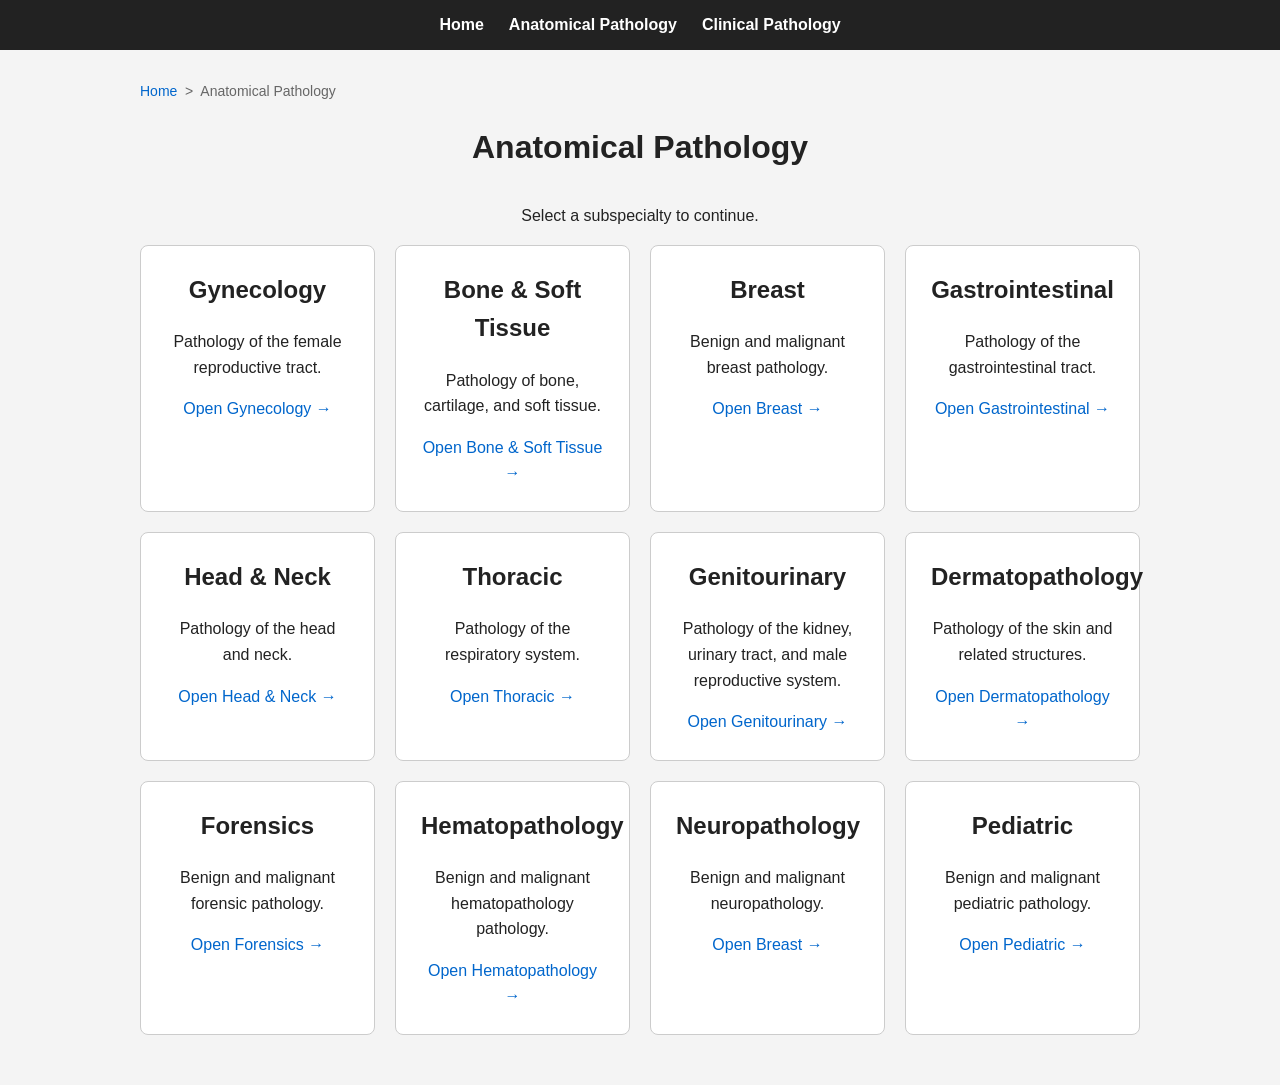
==== subjects/anatomic-pathology/index.html @ d3cbd414 "Add files via upload" ====
<!DOCTYPE html>
<html lang="en">

<head>

    <meta charset="UTF-8">

    <meta
        name="viewport"
        content="width=device-width, initial-scale=1.0"
    >

    <title>Anatomical Pathology - Rudimentary Pathology</title>

    <!--
        We are two folders deep from the main
        Rudimentary Pathology folder, so we use ../../
        to reach styles.css.
    -->

    <link rel="stylesheet" href="../../styles.css">

</head>


<body>


    <!-- =========================================
         NAVIGATION
         ========================================= -->

    <nav>

        <a href="../../index.html">
            Home
        </a>

        <a href="index.html">
            Anatomical Pathology
        </a>

        <a href="../general-pathology/index.html">
            Clinical Pathology
        </a>

    </nav>



    <!-- =========================================
         MAIN CONTENT
         ========================================= -->

    <div class="container">


        <!-- Breadcrumbs -->

        <div class="breadcrumbs">

            <a href="../../index.html">
                Home
            </a>

            &nbsp;>&nbsp;

            Anatomical Pathology

        </div>



        <h1>
            Anatomical Pathology
        </h1>


        <p style="text-align: center;">

            Select a subspecialty to continue.

        </p>



        <!-- =====================================
             SUBSPECIALTY GRID
             ===================================== -->

        <div class="subject-grid">



            <!-- ==============================
                 GYNECOLOGY
                 ============================== -->

            <div class="subject-card">

                <h2>
                    Gynecology
                </h2>

                <p>

                    Pathology of the female
                    reproductive tract.

                </p>

                <a href="gynecology.html">

                    Open Gynecology →

                </a>

            </div>



            <!-- ==============================
                 BONE & SOFT TISSUE
                 ============================== -->

            <div class="subject-card">

                <h2>
                    Bone & Soft Tissue
                </h2>

                <p>

                    Pathology of bone,
                    cartilage, and soft tissue.

                </p>

                <a href="bst.html">

                    Open Bone & Soft Tissue →

                </a>

            </div>



            <!-- ==============================
                 BREAST
                 ============================== -->

            <div class="subject-card">

                <h2>
                    Breast
                </h2>

                <p>

                    Benign and malignant
                    breast pathology.

                </p>

                <a href="breast.html">

                    Open Breast →

                </a>

            </div>



            <!-- ==============================
                 GASTROINTESTINAL
                 ============================== -->

            <div class="subject-card">

                <h2>
                    Gastrointestinal
                </h2>

                <p>

                    Pathology of the
                    gastrointestinal tract.

                </p>

                <a href="gastrointestinal.html">

                    Open Gastrointestinal →

                </a>

            </div>



            <!-- ==============================
                 HEAD & NECK
                 ============================== -->

            <div class="subject-card">

                <h2>
                    Head & Neck
                </h2>

                <p>

                    Pathology of the
                    head and neck.

                </p>

                <a href="head-neck.html">

                    Open Head & Neck →

                </a>

            </div>



            <!-- ==============================
                 THORACIC
                 ============================== -->

            <div class="subject-card">

                <h2>
                    Thoracic
                </h2>

                <p>

                    Pathology of the
                    respiratory system.

                </p>

                <a href="thoracic.html">

                    Open Thoracic →

                </a>

            </div>



            <!-- ==============================
                 GENITOURINARY
                 ============================== -->

            <div class="subject-card">

                <h2>
                    Genitourinary
                </h2>

                <p>

                    Pathology of the kidney,
                    urinary tract, and male
                    reproductive system.

                </p>

                <a href="genitourinary.html">

                    Open Genitourinary →

                </a>

            </div>



            <!-- ==============================
                 SKIN
                 ============================== -->

            <div class="subject-card">

                <h2>
                    Dermatopathology
                </h2>

                <p>

                    Pathology of the
                    skin and related structures.

                </p>

                <a href="dermatopathology.html">

                    Open Dermatopathology →

                </a>

            </div>


                <!-- ==============================
                 FORENSIC PATHOLOGY
                 ============================== -->

            <div class="subject-card">

                <h2>
                    Forensics
                </h2>

                <p>

                    Benign and malignant
                    forensic pathology.

                </p>

                <a href="forensics.html">

                    Open Forensics →

                </a>

            </div>


                <!-- ==============================
                 HEMATOPATHOLOGY
                 ============================== -->

            <div class="subject-card">

                <h2>
                    Hematopathology
                </h2>

                <p>

                    Benign and malignant
                    hematopathology pathology.

                </p>

                <a href="hematopathology.html">

                    Open Hematopathology →

                </a>

            </div>

                <!-- ==============================
                 NEUROPATHOLOGY
                 ============================== -->

            <div class="subject-card">

                <h2>
                    Neuropathology
                </h2>

                <p>

                    Benign and malignant
                    neuropathology.

                </p>

                <a href="neuropathology.html">

                    Open Breast →

                </a>

            </div>

                <!-- ==============================
                 PEDIATRIC PATHOLOGY
                 ============================== -->

            <div class="subject-card">

                <h2>
                    Pediatric
                </h2>

                <p>

                    Benign and malignant
                    pediatric pathology.

                </p>

                <a href="pediatric.html">

                    Open Pediatric →

                </a>

            </div>



        </div>


    </div>

    <!-- =========================================
         SHARED JAVASCRIPT
         ========================================= -->

    <script src="../../script.js"></script>


</body>

</html>
---- styles.css ----
/* =========================================================
   RUDIMENTARY PATHOLOGY
   Shared Website Styles
   ========================================================= */


/* =========================================================
   BASIC PAGE SETUP
   ========================================================= */

* {
    box-sizing: border-box;
}

body {
    margin: 0;
    padding: 0;

    font-family:
        Arial,
        Helvetica,
        sans-serif;

    background: #f4f4f4;
    color: #222;

    line-height: 1.6;
}


/* =========================================================
   MAIN CONTENT
   ========================================================= */

.container {
    width: 90%;
    max-width: 1000px;

    margin: 0 auto;

    padding: 30px 0 50px 0;
}


/* =========================================================
   HEADINGS
   ========================================================= */

h1 {
    text-align: center;

    margin: 0 0 30px 0;

    font-size: 32px;
}

h2 {
    margin-top: 30px;
    margin-bottom: 20px;
}

h3 {
    margin-top: 25px;
    margin-bottom: 10px;
}


/* =========================================================
   LINKS
   ========================================================= */

a {
    color: #0066cc;
    text-decoration: none;
}

a:hover {
    text-decoration: underline;
}


/* =========================================================
   NAVIGATION BAR
   ========================================================= */

nav {
    background: #222;

    padding: 12px 20px;

    display: flex;

    justify-content: center;

    gap: 25px;

    flex-wrap: wrap;
}

nav a {
    color: white;
    font-weight: bold;
}

nav a:hover {
    color: #ddd;
    text-decoration: none;
}


/* =========================================================
   BREADCRUMBS
   ========================================================= */

.breadcrumbs {
    margin-bottom: 20px;

    font-size: 14px;

    color: #666;
}


/* =========================================================
   GENERIC COLLAPSIBLE SECTION
   ========================================================= */

.collapsible {
    background: white;

    border: 1px solid #ccc;

    border-radius: 8px;

    margin-bottom: 12px;

    overflow: hidden;
}


/* Clickable header */

.collapsible-header {
    padding: 16px 20px;

    cursor: pointer;

    display: flex;

    justify-content: space-between;

    align-items: center;

    font-weight: bold;

    user-select: none;
}


/* Hover effect */

.collapsible-header:hover {
    background: #f0f0f0;
}


/* Arrow */

.collapsible-arrow {
    transition:
        transform 0.2s ease;
}


/* Rotate arrow when section is open */

.collapsible.open >
.collapsible-header >
.collapsible-arrow {

    transform:
        rotate(180deg);
}


/* Content */

.collapsible-content {
    display: none;

    padding: 5px 20px 20px 20px;

    border-top: 1px solid #ddd;
}


/* Show content */

.collapsible.open >
.collapsible-content {

    display: block;
}


/* =========================================================
   CATEGORY LEVEL
   Example:
   Histology
   Common Pathologies
   Rare Pathologies
   ========================================================= */

.category {

    border-left:
        5px solid #0066cc;

}


.category >
.collapsible-header {

    font-size: 21px;

    padding: 18px 20px;

}


/* =========================================================
   PATHOLOGY LEVEL
   Example:
   Cervicitis
   CIN
   Endometriosis
   ========================================================= */

.pathology {

    margin-top: 10px;

    border-left:
        4px solid #777;

}


.pathology >
.collapsible-header {

    font-size: 18px;

    padding: 14px 18px;

}


/* =========================================================
   INFORMATION LEVEL
   Example:
   Definition
   Clinical Features
   Histology
   ========================================================= */

.info-section {

    margin: 10px 0;

    border:
        1px solid #ddd;

    border-radius: 6px;

}


.info-section >
.collapsible-header {

    font-size: 16px;

    padding: 11px 15px;

}


.info-section >
.collapsible-content {

    padding:
        5px 15px 15px 15px;

}


/* =========================================================
   INFORMATION BOX
   ========================================================= */

.info-box {

    background: #f8f8f8;

    padding: 15px;

    border-left:
        4px solid #0066cc;

    margin: 15px 0;

}


/* =========================================================
   EMBEDDED SLIDESHOW
   ========================================================= */

.slideshow-container {

    margin-top: 25px;

    background: #111;

    border-radius: 8px;

    overflow: hidden;

    color: white;
}


/* Slideshow title */

.slideshow-title {

    text-align: center;

    font-size: 20px;

    padding: 15px;

    font-weight: bold;
}


/* Image area */

.slideshow {

    position: relative;

    display: flex;

    justify-content: center;

    align-items: center;

    min-height: 400px;

    padding: 20px;
}


/* Main image */

.slideshow img {

    display: block;

    max-width: 80%;

    max-height: 500px;

    width: auto;

    height: auto;

    object-fit: contain;
}


/* =========================================================
   SLIDESHOW BUTTONS
   ========================================================= */

.slide-button {

    position: absolute;

    top: 50%;

    transform:
        translateY(-50%);

    background:
        rgba(255,255,255,0.2);

    color: white;

    border: none;

    font-size: 32px;

    padding: 12px 20px;

    cursor: pointer;

    border-radius: 5px;

    z-index: 10;
}


.slide-button:hover {

    background:
        rgba(255,255,255,0.4);
}


.previous {

    left: 20px;
}


.next {

    right: 20px;
}


/* =========================================================
   IMAGE CAPTION
   ========================================================= */

.caption {

    text-align: center;

    font-size: 17px;

    padding:
        10px 30px;

    min-height: 50px;
}


/* =========================================================
   IMAGE COUNTER
   ========================================================= */

.counter {

    text-align: center;

    color: #aaa;

    padding:
        10px 10px 15px 10px;

    font-size: 14px;
}


/* =========================================================
   SUBJECT CARDS
   ========================================================= */

.subject-grid {

    display: grid;

    grid-template-columns:
        repeat(
            auto-fit,
            minmax(220px, 1fr)
        );

    gap: 20px;
}


.subject-card {

    background: white;

    border: 1px solid #ccc;

    border-radius: 8px;

    padding: 25px;

    text-align: center;

    transition:
        transform 0.15s ease,
        box-shadow 0.15s ease;
}


.subject-card:hover {

    transform:
        translateY(-3px);

    box-shadow:
        0 4px 12px
        rgba(0,0,0,0.12);
}


.subject-card h2 {

    margin-top: 0;
}


/* =========================================================
   MOBILE
   ========================================================= */

@media (max-width: 700px) {

    body {
        padding: 0;
    }


    .container {

        width: 94%;

        padding-top: 20px;
    }


    h1 {

        font-size: 26px;
    }


    .collapsible-header {

        padding: 14px 15px;
    }


    .category >
    .collapsible-header {

        font-size: 18px;
    }


    .pathology >
    .collapsible-header {

        font-size: 17px;
    }


    .collapsible-content {

        padding:
            5px 15px 15px 15px;
    }


    .slideshow {

        min-height: 280px;

        padding: 10px;
    }


    .slideshow img {

        max-width: 85%;

        max-height: 350px;
    }


    .slide-button {

        font-size: 24px;

        padding: 8px 12px;
    }


    .previous {

        left: 5px;
    }


    .next {

        right: 5px;
    }


    .caption {

        font-size: 15px;

        padding:
            10px 15px;
    }


    nav {

        gap: 12px;

        padding: 10px;
    }

}
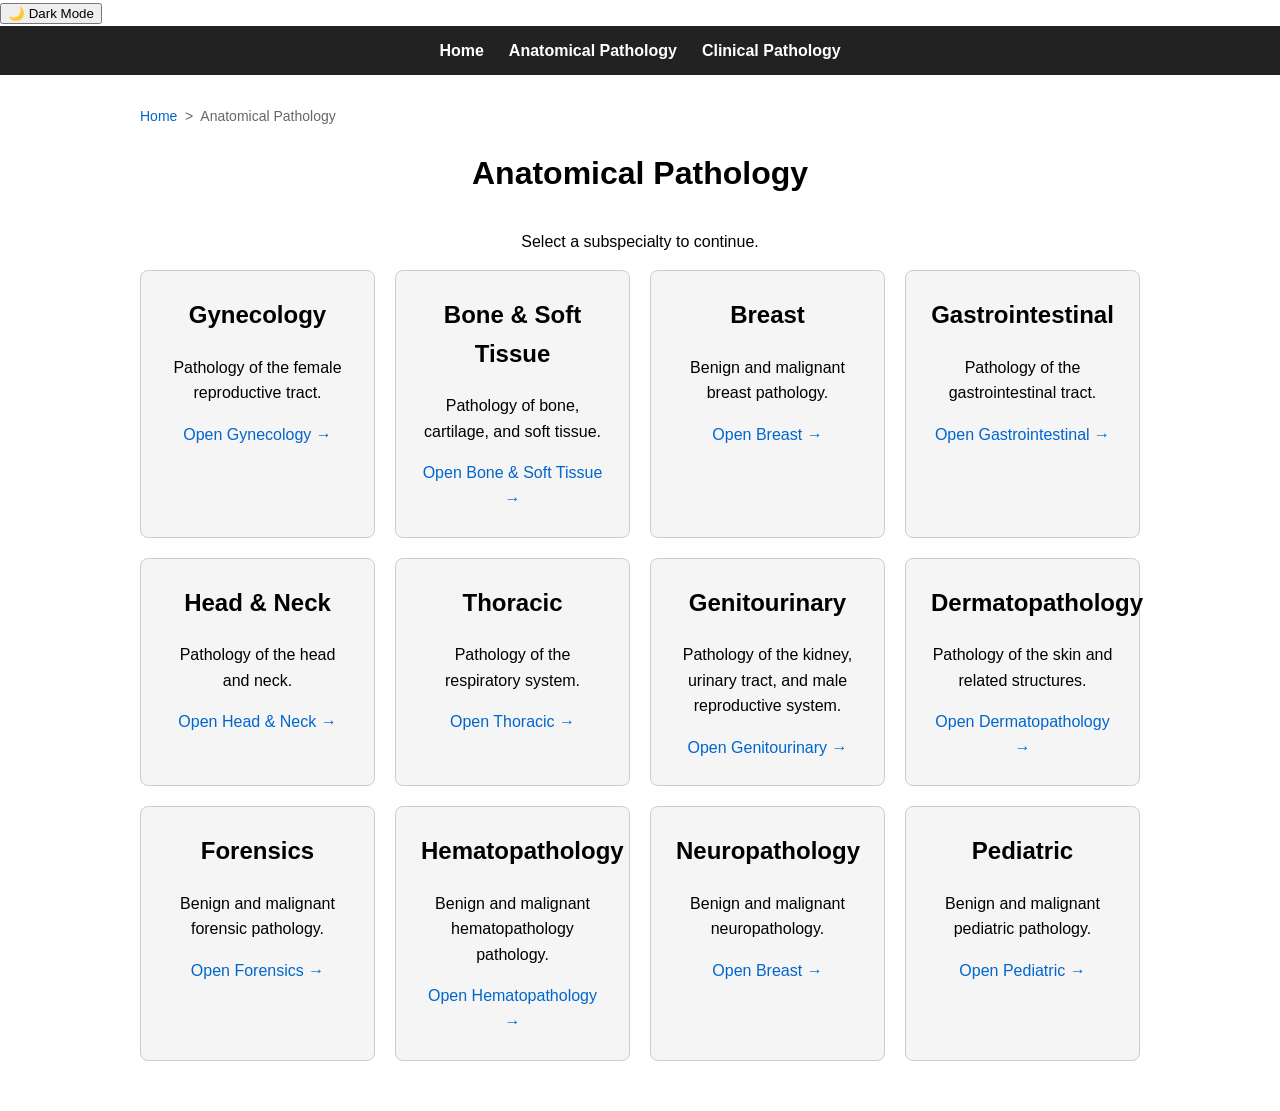
==== commit 0aae2876: "Add dark mode toggle button to index.html" ====
--- a/subjects/anatomic-pathology/index.html
+++ b/subjects/anatomic-pathology/index.html
@@ -23,7 +23,10 @@
 
 </head>
 
-
+<button id="darkModeToggle" onclick="toggleDarkMode()">
+    🌙 Dark Mode
+</button>
+    
 <body>
 
 
--- a/styles.css
+++ b/styles.css
@@ -4,6 +4,28 @@
    Shared Website Styles
    ========================================================= */
 
+:root {
+    --background: #ffffff;
+    --text: #000000;
+    --section-background: #f5f5f5;
+    --header-background: #e5e5e5;
+    --border: #cccccc;
+    --link-color: #0066cc;
+}
+
+body.dark-mode {
+    --background: #000000;
+    --text: #ffffff;
+    --section-background: #111111;
+    --header-background: #222222;
+    --border: #555555;
+    --link-color: #66aaff;
+}
+
+body {
+    background-color: var(--background);
+    color: var(--text);
+}
 
 /* =========================================================
    BASIC PAGE SETUP
@@ -22,8 +44,8 @@
         Helvetica,
         sans-serif;
 
-    background: #f4f4f4;
-    color: #222;
+    background: var(--background);
+    color: var(--text);
 
     line-height: 1.6;
 }
@@ -71,7 +93,7 @@
    ========================================================= */
 
 a {
-    color: #0066cc;
+    color: var(--link-color);
     text-decoration: none;
 }
 
@@ -127,9 +149,9 @@
    ========================================================= */
 
 .collapsible {
-    background: white;
-
-    border: 1px solid #ccc;
+    background: var(--section-background);
+
+    border: 1px solid var(--border);
 
     border-radius: 8px;
 
@@ -161,7 +183,7 @@
 /* Hover effect */
 
 .collapsible-header:hover {
-    background: #f0f0f0;
+    background: var(--header-background);
 }
 
 
@@ -191,7 +213,7 @@
 
     padding: 5px 20px 20px 20px;
 
-    border-top: 1px solid #ddd;
+    border-top: 1px solid var(--border);
 }
 
 
@@ -267,14 +289,11 @@
    ========================================================= */
 
 .info-section {
-
     margin: 10px 0;
 
-    border:
-        1px solid #ddd;
+    border: 1px solid var(--border);
 
     border-radius: 6px;
-
 }
 
 
@@ -303,7 +322,7 @@
 
 .info-box {
 
-    background: #f8f8f8;
+    background: var(--section-background);
 
     padding: 15px;
 
@@ -488,9 +507,9 @@
 
 .subject-card {
 
-    background: white;
-
-    border: 1px solid #ccc;
+    background: var(--section-background);
+
+    border: 1px solid var(--border);
 
     border-radius: 8px;
 
@@ -625,4 +644,4 @@
         padding: 10px;
     }
 
-}+}
